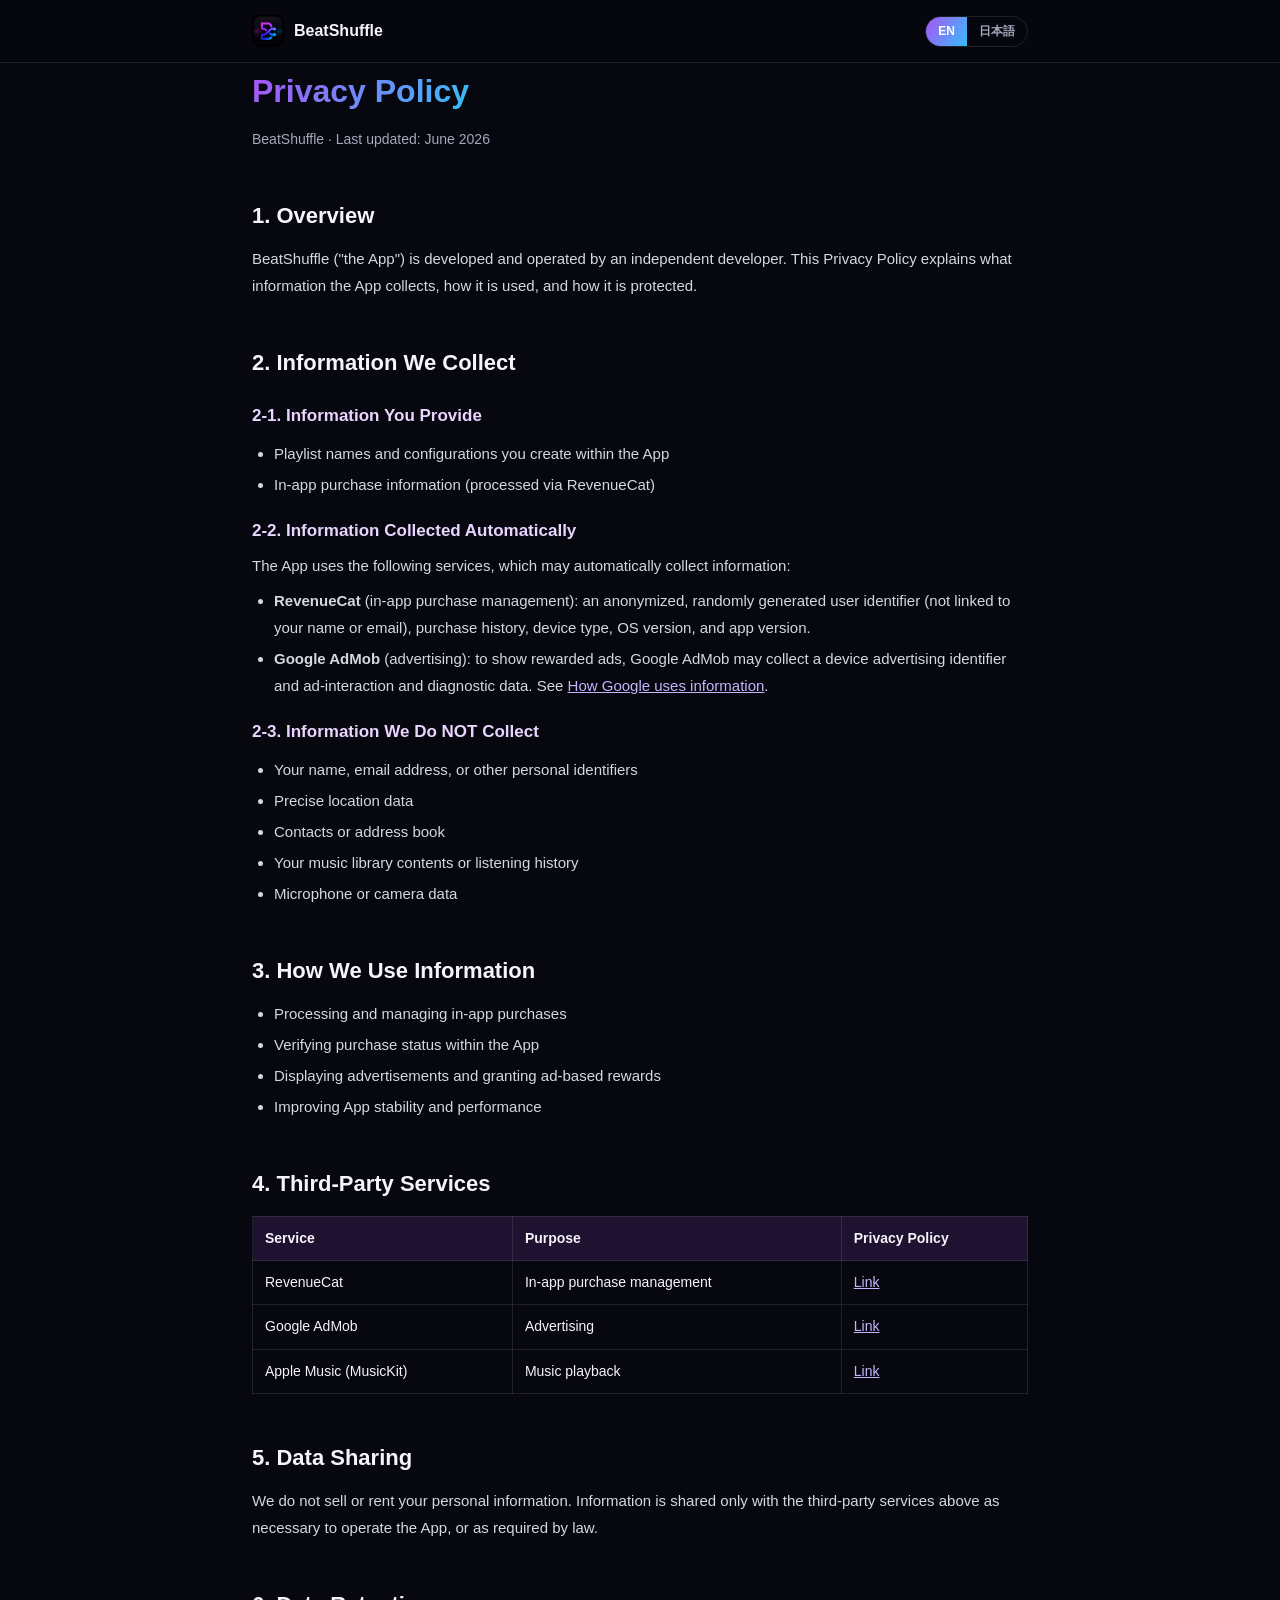
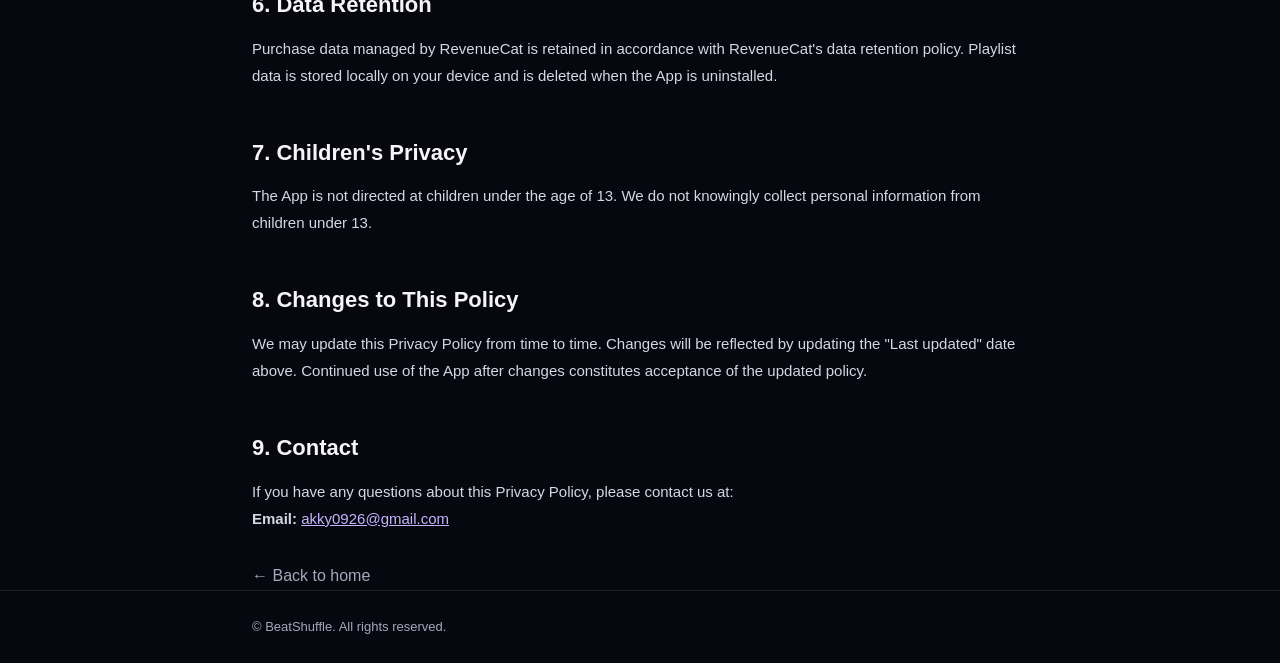
==== privacy.html @ a9710258 "Add files via upload" ====
<!DOCTYPE html>
<html lang="en">
<head>
<meta charset="UTF-8" />
<meta name="viewport" content="width=device-width, initial-scale=1.0" />
<title>Privacy Policy — BeatShuffle</title>
<meta name="description" content="BeatShuffle Privacy Policy / プライバシーポリシー" />
<link rel="icon" href="assets/icon.png" />
<meta name="theme-color" content="#0a0a16" />
<style>
  :root{--bg:#07070f;--text:#f4f4fa;--muted:#a7a7bd;--border:rgba(255,255,255,.10);--purple:#a855f7;--blue:#38bdf8;--grad:linear-gradient(120deg,#a855f7,#38bdf8)}
  *{box-sizing:border-box;margin:0;padding:0}
  body{font-family:-apple-system,BlinkMacSystemFont,"Segoe UI",Roboto,"Hiragino Sans","Noto Sans JP",sans-serif;background:var(--bg);color:var(--text);line-height:1.8}
  .wrap{max-width:820px;margin:0 auto;padding:0 22px}
  a{color:#c4b5fd}
  header{position:sticky;top:0;z-index:5;backdrop-filter:blur(14px);background:rgba(7,7,15,.6);border-bottom:1px solid var(--border)}
  .nav{display:flex;align-items:center;gap:14px;height:62px}
  .brand{display:flex;align-items:center;gap:10px;font-weight:800;text-decoration:none;color:var(--text)}
  .brand img{width:32px;height:32px;border-radius:8px}
  .spacer{flex:1}
  .langtoggle{display:flex;border:1px solid var(--border);border-radius:999px;overflow:hidden}
  .langtoggle button{background:transparent;color:var(--muted);border:0;padding:6px 12px;font-size:12px;font-weight:700;cursor:pointer}
  .langtoggle button.active{background:var(--grad);color:#fff}
  main{padding:40px 0 70px}
  h1{font-size:32px;font-weight:900;margin-bottom:6px}
  h1 .grad{background:var(--grad);-webkit-background-clip:text;background-clip:text;-webkit-text-fill-color:transparent}
  .updated{color:var(--muted);font-size:14px;margin-bottom:26px}
  h2{font-size:22px;margin:34px 0 10px;padding-top:10px}
  h3{font-size:17px;margin:18px 0 6px;color:#e9d5ff}
  p,li{color:#d7d7e3;font-size:15px}
  ul{margin:8px 0 8px 22px}
  li{margin:4px 0}
  hr{border:0;border-top:1px solid var(--border);margin:34px 0}
  table{width:100%;border-collapse:collapse;margin:12px 0;font-size:14px}
  th,td{border:1px solid var(--border);padding:9px 12px;text-align:left}
  th{background:rgba(168,85,247,.14)}
  .back{display:inline-block;margin-top:30px;color:var(--muted);text-decoration:none}
  .lang-ja{display:none}
  body.ja .lang-en{display:none}
  body.ja .lang-ja{display:initial}
  body.ja .lang-ja.block{display:block}
  footer{border-top:1px solid var(--border);padding:24px 0;color:var(--muted);font-size:13px}
</style>
</head>
<body>
<header>
  <div class="wrap nav">
    <a class="brand" href="index.html"><img src="assets/icon.png" alt="" /> BeatShuffle</a>
    <div class="spacer"></div>
    <div class="langtoggle">
      <button id="btn-en" onclick="setLang('en')">EN</button>
      <button id="btn-ja" onclick="setLang('ja')">日本語</button>
    </div>
  </div>
</header>

<main class="wrap">
  <h1><span class="grad">Privacy Policy</span><span class="lang-ja"> / プライバシーポリシー</span></h1>
  <p class="updated"><span class="lang-en">BeatShuffle · Last updated: June 2026</span><span class="lang-ja">BeatShuffle ・ 最終更新日：2026年6月</span></p>

  <!-- ENGLISH -->
  <div class="lang-en">
    <h2>1. Overview</h2>
    <p>BeatShuffle ("the App") is developed and operated by an independent developer. This Privacy Policy explains what information the App collects, how it is used, and how it is protected.</p>

    <h2>2. Information We Collect</h2>
    <h3>2-1. Information You Provide</h3>
    <ul>
      <li>Playlist names and configurations you create within the App</li>
      <li>In-app purchase information (processed via RevenueCat)</li>
    </ul>
    <h3>2-2. Information Collected Automatically</h3>
    <p>The App uses the following services, which may automatically collect information:</p>
    <ul>
      <li><b>RevenueCat</b> (in-app purchase management): an anonymized, randomly generated user identifier (not linked to your name or email), purchase history, device type, OS version, and app version.</li>
      <li><b>Google AdMob</b> (advertising): to show rewarded ads, Google AdMob may collect a device advertising identifier and ad-interaction and diagnostic data. See <a href="https://policies.google.com/technologies/partner-sites" target="_blank" rel="noopener">How Google uses information</a>.</li>
    </ul>
    <h3>2-3. Information We Do NOT Collect</h3>
    <ul>
      <li>Your name, email address, or other personal identifiers</li>
      <li>Precise location data</li>
      <li>Contacts or address book</li>
      <li>Your music library contents or listening history</li>
      <li>Microphone or camera data</li>
    </ul>

    <h2>3. How We Use Information</h2>
    <ul>
      <li>Processing and managing in-app purchases</li>
      <li>Verifying purchase status within the App</li>
      <li>Displaying advertisements and granting ad-based rewards</li>
      <li>Improving App stability and performance</li>
    </ul>

    <h2>4. Third-Party Services</h2>
    <table>
      <tr><th>Service</th><th>Purpose</th><th>Privacy Policy</th></tr>
      <tr><td>RevenueCat</td><td>In-app purchase management</td><td><a href="https://www.revenuecat.com/privacy" target="_blank" rel="noopener">Link</a></td></tr>
      <tr><td>Google AdMob</td><td>Advertising</td><td><a href="https://policies.google.com/privacy" target="_blank" rel="noopener">Link</a></td></tr>
      <tr><td>Apple Music (MusicKit)</td><td>Music playback</td><td><a href="https://www.apple.com/legal/privacy/" target="_blank" rel="noopener">Link</a></td></tr>
    </table>

    <h2>5. Data Sharing</h2>
    <p>We do not sell or rent your personal information. Information is shared only with the third-party services above as necessary to operate the App, or as required by law.</p>

    <h2>6. Data Retention</h2>
    <p>Purchase data managed by RevenueCat is retained in accordance with RevenueCat's data retention policy. Playlist data is stored locally on your device and is deleted when the App is uninstalled.</p>

    <h2>7. Children's Privacy</h2>
    <p>The App is not directed at children under the age of 13. We do not knowingly collect personal information from children under 13.</p>

    <h2>8. Changes to This Policy</h2>
    <p>We may update this Privacy Policy from time to time. Changes will be reflected by updating the "Last updated" date above. Continued use of the App after changes constitutes acceptance of the updated policy.</p>

    <h2>9. Contact</h2>
    <p>If you have any questions about this Privacy Policy, please contact us at:<br><b>Email:</b> <a href="mailto:akky0926@gmail.com">akky0926@gmail.com</a></p>
  </div>

  <!-- 日本語 -->
  <div class="lang-ja block">
    <h2>1. はじめに</h2>
    <p>BeatShuffle（以下「本アプリ」）は個人開発者によって開発・運営されています。本プライバシーポリシーは、本アプリが収集する情報、その利用方法、および保護方針について説明します。</p>

    <h2>2. 収集する情報</h2>
    <h3>2-1. ユーザーが入力する情報</h3>
    <ul>
      <li>アプリ内で作成したプレイリスト名および設定情報</li>
      <li>アプリ内課金情報（RevenueCat を通じて処理）</li>
    </ul>
    <h3>2-2. 自動的に収集される情報</h3>
    <p>本アプリは以下のサービスを利用しており、これらが情報を自動的に収集する場合があります：</p>
    <ul>
      <li><b>RevenueCat</b>（アプリ内課金管理）：匿名化されたランダムなユーザー識別子（氏名やメールアドレスとは紐付きません）、購入履歴、デバイスの種類、OSバージョン、アプリのバージョン。</li>
      <li><b>Google AdMob</b>（広告配信）：リワード広告を表示するため、Google AdMob はデバイスの広告識別子、広告の操作・診断データを収集する場合があります。詳しくは <a href="https://policies.google.com/technologies/partner-sites" target="_blank" rel="noopener">Google のデータ使用について</a> をご覧ください。</li>
    </ul>
    <h3>2-3. 収集しない情報</h3>
    <ul>
      <li>氏名・メールアドレスなどの個人識別情報</li>
      <li>正確な位置情報</li>
      <li>連絡先・アドレス帳</li>
      <li>音楽ライブラリの内容や再生履歴</li>
      <li>マイク・カメラのデータ</li>
    </ul>

    <h2>3. 情報の利用目的</h2>
    <ul>
      <li>アプリ内課金の処理・管理</li>
      <li>アプリ内での購入状態の確認</li>
      <li>広告の表示および広告視聴による特典の付与</li>
      <li>アプリの安定性・品質向上</li>
    </ul>

    <h2>4. 第三者サービス</h2>
    <table>
      <tr><th>サービス</th><th>目的</th><th>プライバシーポリシー</th></tr>
      <tr><td>RevenueCat</td><td>アプリ内課金管理</td><td><a href="https://www.revenuecat.com/privacy" target="_blank" rel="noopener">リンク</a></td></tr>
      <tr><td>Google AdMob</td><td>広告配信</td><td><a href="https://policies.google.com/privacy" target="_blank" rel="noopener">リンク</a></td></tr>
      <tr><td>Apple Music（MusicKit）</td><td>音楽の再生</td><td><a href="https://www.apple.com/legal/privacy/" target="_blank" rel="noopener">リンク</a></td></tr>
    </table>

    <h2>5. 情報の共有</h2>
    <p>ユーザーの個人情報を販売・貸与することはありません。情報は、本アプリの運営に必要な範囲で上記の第三者サービスと共有される場合、または法令に基づく場合に限り共有されます。</p>

    <h2>6. データの保持期間</h2>
    <p>RevenueCat が管理する課金データは、RevenueCat のデータ保持ポリシーに従って保持されます。プレイリストデータはお使いのデバイスにローカル保存され、アプリを削除した時点で消去されます。</p>

    <h2>7. 児童のプライバシー</h2>
    <p>本アプリは13歳未満のお子様を対象としていません。13歳未満のお子様から意図的に個人情報を収集することはありません。</p>

    <h2>8. ポリシーの変更</h2>
    <p>本プライバシーポリシーは必要に応じて更新されることがあります。変更がある場合は、上部の「最終更新日」を更新します。変更後も本アプリを引き続き使用することで、更新後のポリシーに同意したものとみなされます。</p>

    <h2>9. お問い合わせ</h2>
    <p>本プライバシーポリシーに関するご質問は、以下までお問い合わせください：<br><b>メールアドレス：</b> <a href="mailto:akky0926@gmail.com">akky0926@gmail.com</a></p>
  </div>

  <a class="back" href="index.html">← <span class="lang-en">Back to home</span><span class="lang-ja">ホームに戻る</span></a>
</main>

<footer>
  <div class="wrap">© BeatShuffle. All rights reserved.</div>
</footer>

<script>
  function setLang(l){
    document.body.classList.toggle('ja', l==='ja');
    document.documentElement.lang = l;
    document.getElementById('btn-en').classList.toggle('active', l==='en');
    document.getElementById('btn-ja').classList.toggle('active', l==='ja');
    try{ localStorage.setItem('bs_lang', l); }catch(e){}
  }
  (function(){
    var saved=null; try{ saved=localStorage.getItem('bs_lang'); }catch(e){}
    var l = saved || ((navigator.language||'en').toLowerCase().startsWith('ja') ? 'ja' : 'en');
    setLang(l);
  })();
</script>
</body>
</html>
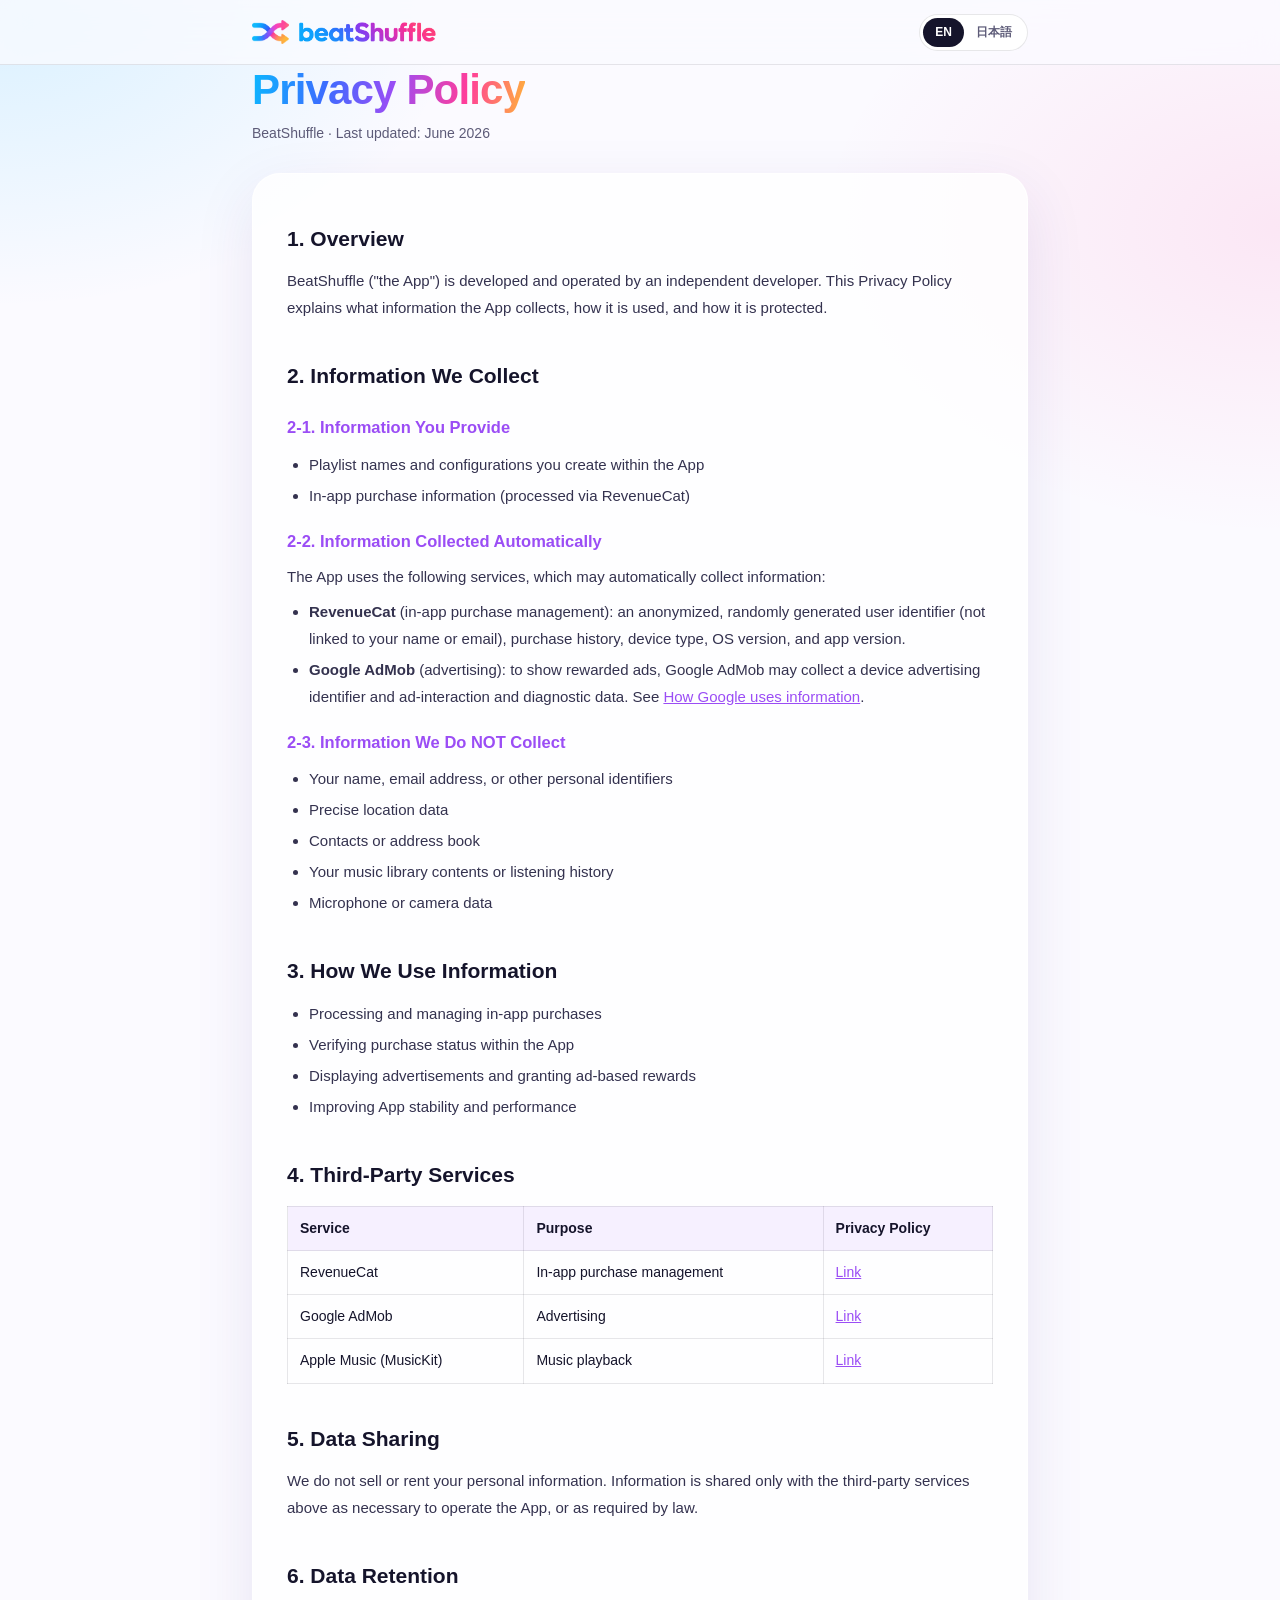
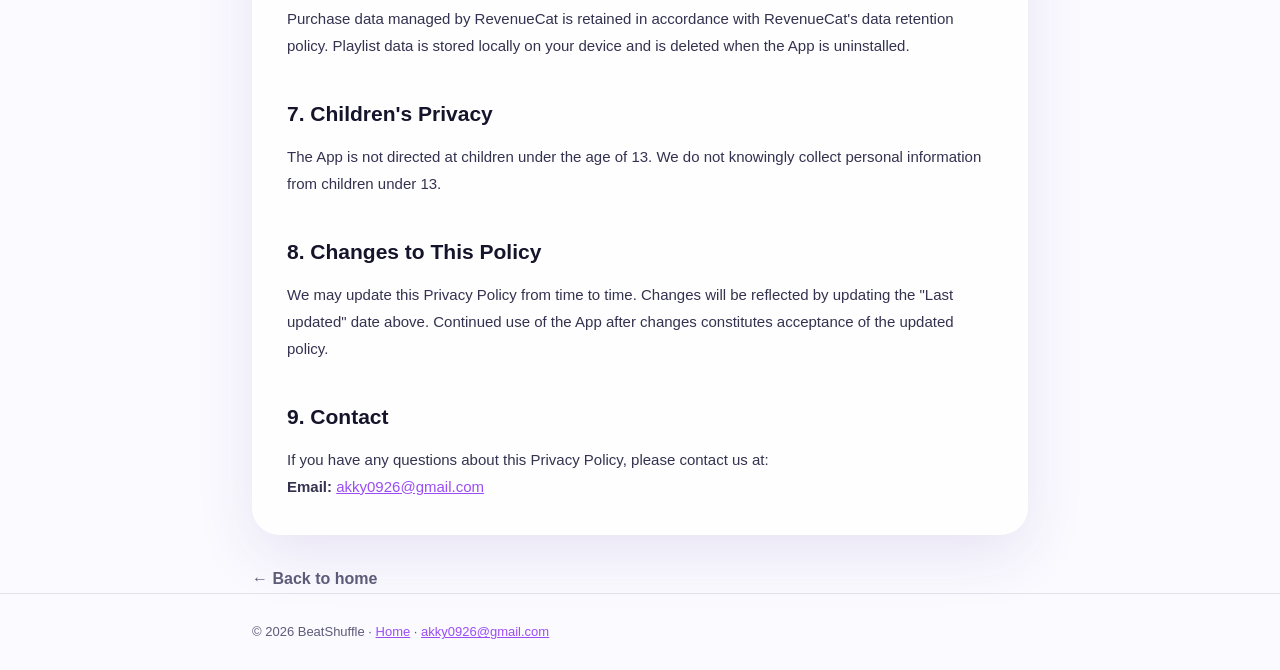
==== commit be9f2c57: "Add files via upload" ====
--- a/privacy.html
+++ b/privacy.html
@@ -5,47 +5,54 @@
 <meta name="viewport" content="width=device-width, initial-scale=1.0" />
 <title>Privacy Policy — BeatShuffle</title>
 <meta name="description" content="BeatShuffle Privacy Policy / プライバシーポリシー" />
-<link rel="icon" href="assets/icon.png" />
-<meta name="theme-color" content="#0a0a16" />
+<link rel="icon" href="assets/favicon.png" />
+<link rel="apple-touch-icon" href="assets/apple-touch-icon.png" />
+<meta name="theme-color" content="#FBFAFF" />
 <style>
-  :root{--bg:#07070f;--text:#f4f4fa;--muted:#a7a7bd;--border:rgba(255,255,255,.10);--purple:#a855f7;--blue:#38bdf8;--grad:linear-gradient(120deg,#a855f7,#38bdf8)}
+  :root{--bg:#FBFAFF;--text:#15142B;--muted:#5D5B78;--body:#34324F;--line:rgba(21,20,43,.10);--accent:#9B4DF5;
+    --grad:linear-gradient(100deg,#0BB8FF 0%,#3D6BFF 28%,#9B4DF5 52%,#FF3D9A 78%,#FFB23A 100%)}
   *{box-sizing:border-box;margin:0;padding:0}
-  body{font-family:-apple-system,BlinkMacSystemFont,"Segoe UI",Roboto,"Hiragino Sans","Noto Sans JP",sans-serif;background:var(--bg);color:var(--text);line-height:1.8}
+  body{font-family:-apple-system,BlinkMacSystemFont,"Segoe UI","Hiragino Sans","Hiragino Kaku Gothic ProN","Noto Sans JP",sans-serif;color:var(--text);line-height:1.8;-webkit-font-smoothing:antialiased;
+    background:radial-gradient(60vmax 40vmax at 0% 0%,rgba(11,184,255,.14),transparent 60%),radial-gradient(60vmax 40vmax at 100% 10%,rgba(255,61,154,.10),transparent 60%),var(--bg) fixed}
   .wrap{max-width:820px;margin:0 auto;padding:0 22px}
-  a{color:#c4b5fd}
-  header{position:sticky;top:0;z-index:5;backdrop-filter:blur(14px);background:rgba(7,7,15,.6);border-bottom:1px solid var(--border)}
-  .nav{display:flex;align-items:center;gap:14px;height:62px}
-  .brand{display:flex;align-items:center;gap:10px;font-weight:800;text-decoration:none;color:var(--text)}
-  .brand img{width:32px;height:32px;border-radius:8px}
+  a{color:var(--accent)}
+  header{position:sticky;top:0;z-index:5;backdrop-filter:saturate(1.6) blur(16px);-webkit-backdrop-filter:saturate(1.6) blur(16px);background:rgba(251,250,255,.8);border-bottom:1px solid var(--line)}
+  .nav{display:flex;align-items:center;gap:14px;height:64px}
+  .brand{display:flex;align-items:center;gap:10px;text-decoration:none}
+  .brand img.mark{height:24px;width:auto}
+  .brand img.word{height:20px;width:auto}
   .spacer{flex:1}
-  .langtoggle{display:flex;border:1px solid var(--border);border-radius:999px;overflow:hidden}
-  .langtoggle button{background:transparent;color:var(--muted);border:0;padding:6px 12px;font-size:12px;font-weight:700;cursor:pointer}
-  .langtoggle button.active{background:var(--grad);color:#fff}
-  main{padding:40px 0 70px}
-  h1{font-size:32px;font-weight:900;margin-bottom:6px}
+  .langtoggle{display:flex;background:#fff;border:1px solid var(--line);border-radius:999px;padding:3px}
+  .langtoggle button{background:transparent;color:var(--muted);border:0;padding:6px 12px;font-size:12px;font-weight:700;cursor:pointer;border-radius:999px}
+  .langtoggle button.active{background:var(--text);color:#fff}
+  main{padding:48px 0 80px}
+  h1{font-size:clamp(30px,5vw,42px);font-weight:900;letter-spacing:-.02em;margin-bottom:6px;line-height:1.2}
   h1 .grad{background:var(--grad);-webkit-background-clip:text;background-clip:text;-webkit-text-fill-color:transparent}
   .updated{color:var(--muted);font-size:14px;margin-bottom:26px}
-  h2{font-size:22px;margin:34px 0 10px;padding-top:10px}
-  h3{font-size:17px;margin:18px 0 6px;color:#e9d5ff}
-  p,li{color:#d7d7e3;font-size:15px}
+  main > div{background:rgba(255,255,255,.75);border:1px solid rgba(255,255,255,.9);border-radius:28px;padding:10px 34px 34px;box-shadow:0 20px 60px rgba(60,40,140,.10)}
+  h2{font-size:21px;margin:30px 0 10px;padding-top:6px;font-weight:800}
+  h3{font-size:16.5px;margin:18px 0 6px;color:var(--accent)}
+  p,li{color:var(--body);font-size:15px}
   ul{margin:8px 0 8px 22px}
   li{margin:4px 0}
-  hr{border:0;border-top:1px solid var(--border);margin:34px 0}
+  hr{border:0;border-top:1px solid var(--line);margin:34px 0}
   table{width:100%;border-collapse:collapse;margin:12px 0;font-size:14px}
-  th,td{border:1px solid var(--border);padding:9px 12px;text-align:left}
-  th{background:rgba(168,85,247,.14)}
-  .back{display:inline-block;margin-top:30px;color:var(--muted);text-decoration:none}
+  th,td{border:1px solid var(--line);padding:9px 12px;text-align:left}
+  th{background:rgba(155,77,245,.08)}
+  .back{display:inline-block;margin-top:30px;color:var(--muted);text-decoration:none;font-weight:700}
   .lang-ja{display:none}
   body.ja .lang-en{display:none}
   body.ja .lang-ja{display:initial}
   body.ja .lang-ja.block{display:block}
-  footer{border-top:1px solid var(--border);padding:24px 0;color:var(--muted);font-size:13px}
+  body.ja div.lang-ja{display:block}
+  footer{border-top:1px solid var(--line);padding:26px 0;color:var(--muted);font-size:13px}
+  @media (max-width:600px){main > div{padding:6px 20px 26px;border-radius:22px}}
 </style>
 </head>
 <body>
 <header>
   <div class="wrap nav">
-    <a class="brand" href="index.html"><img src="assets/icon.png" alt="" /> BeatShuffle</a>
+    <a class="brand" href="index.html"><img class="mark" src="assets/symbol.png" alt="" /><img class="word" src="assets/wordmark.png" alt="BeatShuffle" /></a>
     <div class="spacer"></div>
     <div class="langtoggle">
       <button id="btn-en" onclick="setLang('en')">EN</button>
@@ -178,7 +185,7 @@
 </main>
 
 <footer>
-  <div class="wrap">© BeatShuffle. All rights reserved.</div>
+  <div class="wrap">© 2026 BeatShuffle · <a href="index.html">Home</a> · <a href="mailto:akky0926@gmail.com">akky0926@gmail.com</a></div>
 </footer>
 
 <script>
@@ -187,10 +194,10 @@
     document.documentElement.lang = l;
     document.getElementById('btn-en').classList.toggle('active', l==='en');
     document.getElementById('btn-ja').classList.toggle('active', l==='ja');
-    try{ localStorage.setItem('bs_lang', l); }catch(e){}
+    try{ localStorage.setItem('bs-lang', l); }catch(e){}
   }
   (function(){
-    var saved=null; try{ saved=localStorage.getItem('bs_lang'); }catch(e){}
+    var saved=null; try{ saved=localStorage.getItem('bs-lang'); }catch(e){}
     var l = saved || ((navigator.language||'en').toLowerCase().startsWith('ja') ? 'ja' : 'en');
     setLang(l);
   })();
